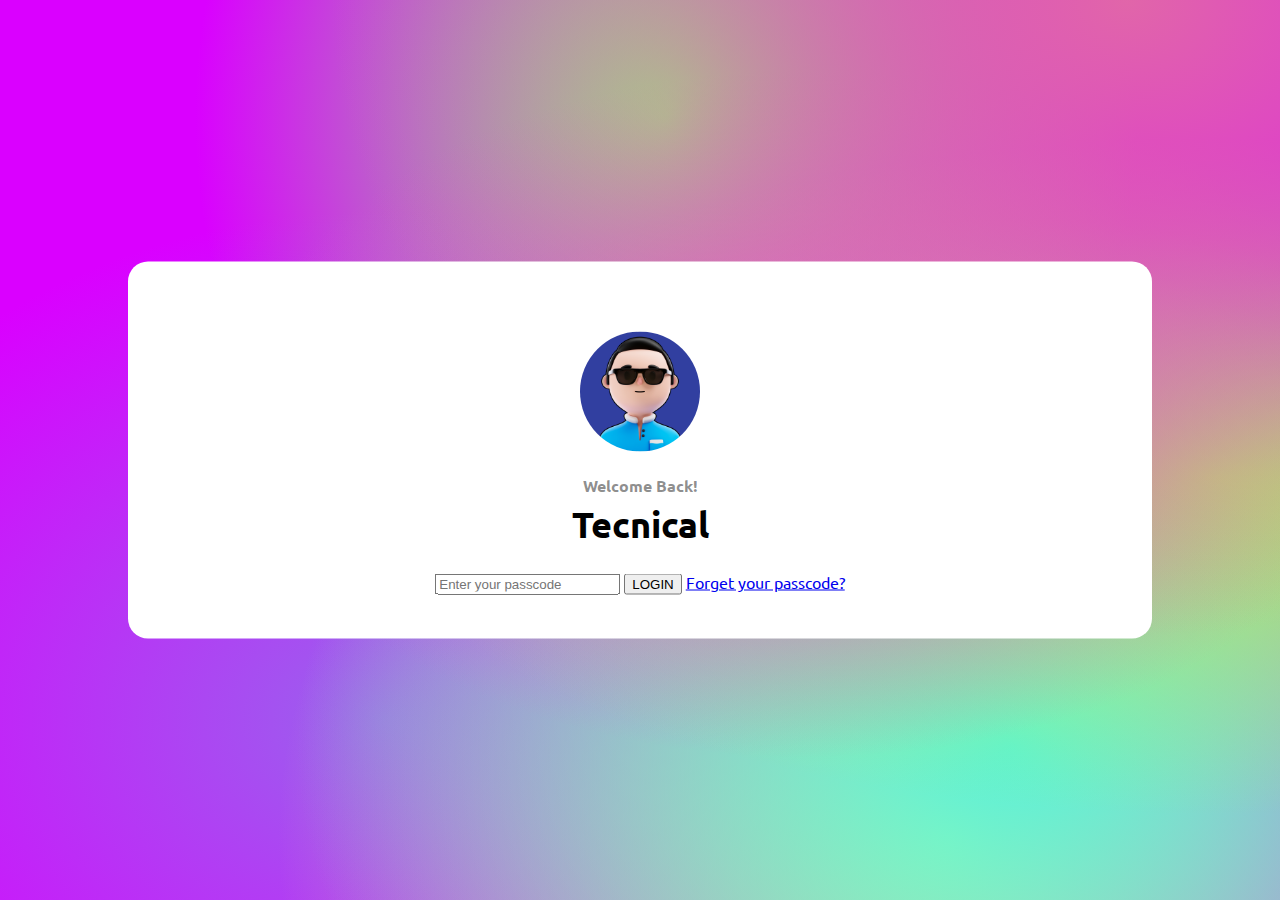
==== index.html @ e3aa52a8 "test" ====
<!DOCTYPE html>
<html lang="en">
<head>

    <meta charset="UTF-8">
    <meta http-equiv="X-UA-Compatible" content="IE=edge">
    <meta name="viewport" content="width=device-width, initial-scale=1.0">
    <link rel="stylesheet" type="text/css" href="style.css">
    <title>Login Page</title>

</head>
<body>

    <div class="login"> 
        <img src="img/bg.jpg" alt="">
        <h3>Welcome Back!</h3>
        <h2>Tecnical</h2>
        <form class="login-form">
            <input type="type-password" placeholder="Enter your passcode">
            <button type="submit">LOGIN</button>
            <a href="#">Forget your passcode?</a>
        </form> 
    </div>
    
</body>
</html>
---- style.css ----
@import url('https://fonts.googleapis.com/css2?family=Ubuntu:wght@300;400;500&display=swap');

*{
    
    box-sizing: border-box;
}

html, body  {
    height: 100%;
    font-family: 'Ubuntu', sans-serif;
}

body   {
    display: flex;
    place-items: center;
    margin: 0;
    padding: 0 24px;
    background-color: #da00ff;
    background-image: radial-gradient(at 88% 0%,
      hsla(327, 67%, 64%, 1) 0px,
      transparent 50%),
    radial-gradient(at 63% 46%, hsla(307, 76%, 61%, 1) 0px, transparent 50%),
    radial-gradient(at 95% 53%, hsla(89, 91%, 67%, 1) 0px, transparent 50%),
    radial-gradient(at 79% 83%, hsla(170, 86%, 65%, 1) 0px, transparent 50%),
    radial-gradient(at 74% 93%, hsla(71, 93%, 75%, 1) 0px, transparent 50%),
    radial-gradient(at 52% 13%, hsla(110, 83%, 72%, 1) 0px, transparent 50%),
    radial-gradient(at 30% 80%, hsla(263, 79%, 66%, 1) 0px, transparent 50%);
    color: #000;
}

.login  {
    position: fixed;
    z-index: 3;
    top: 50%;
    left: 50%;
    translate: -50% -50%;
    width: 80%;
    padding: 70px 30px 44px;
    border-radius: 20px;
    background-color: #fff;
    text-align: center;
}

.login > img    {
    width: 120px;
    aspect-ratio: 1/1;
    object-fit: cover;
    border-radius: 50%;
    margin-bottom: 20px;
}

.login > h2 {
    font-size: 36px;
    margin: 0 0 25px;
}

.login > h3 {
    color: rgba(0, 0, 0, 0.45);
    margin: 0 0 6px;
    font-size: 16px;
}
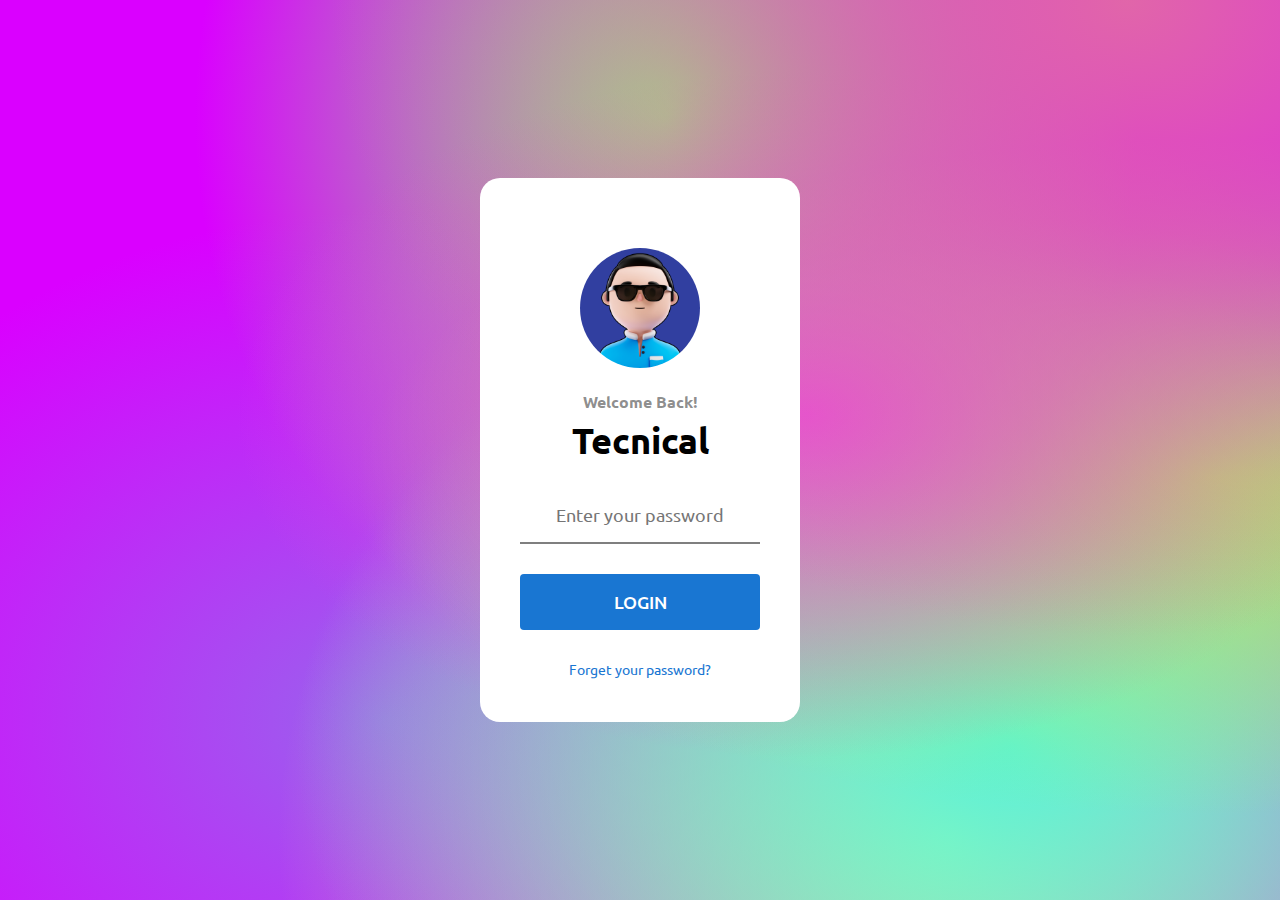
==== commit 1b64a5cd: "final" ====
--- a/index.html
+++ b/index.html
@@ -16,9 +16,9 @@
         <h3>Welcome Back!</h3>
         <h2>Tecnical</h2>
         <form class="login-form">
-            <input type="type-password" placeholder="Enter your passcode">
+            <input type="type-password" placeholder="Enter your password">
             <button type="submit">LOGIN</button>
-            <a href="#">Forget your passcode?</a>
+            <a href="#">Forget your password?</a>
         </form> 
     </div>
     
--- a/style.css
+++ b/style.css
@@ -58,4 +58,74 @@
     color: rgba(0, 0, 0, 0.45);
     margin: 0 0 6px;
     font-size: 16px;
+}
+
+.login > form   {
+    display: grid;
+    gap: 30px;
+    place-items: center;
+    width: 100%;
+    margin: 0;
+}
+
+.login-form > input, .login-form > button {
+    height: 56px;
+    outline: none;
+    padding: 0;
+    font-family: inherit;
+}
+
+.login-form > input {
+    width: 240px;
+    background: transparent;
+    border: 0;
+    border-bottom: 2px solid rgba(0, 0, 0, 0.5);
+    font-size: 18px;
+    padding: 0;
+    text-align: center;
+    transition: all 0.3s ease-in-out;
+}
+
+.login-form > input:hover {
+    border-bottom: 2px solid #303f9f;
+}
+
+.login-form > input:focus {
+    border-bottom: 2px solid #1976d2;
+    box-shadow: 0 1px 0 0 #1976d2;
+}
+
+.login-form > button {
+    width: 240px;
+    background-color: #1976d2;
+    border: 0;
+    border-radius: 4px;
+    color: #fff;
+    font-size: 18px;
+    font-weight: 500;
+    cursor: pointer;
+    transition: all 0.3s ease-in-out;
+}
+
+.login-form > a {
+    color: #1976d2;
+    text-decoration: none;
+    font-size: 14px;
+    transition: all 0.3s ease-in-out;
+}
+
+.login-form > a:hover {
+    color: #303f9f;
+}
+
+@media (width >= 500px) {
+    .body {
+        padding: 0;
+    }
+}
+
+@media (width >= 1200px) {
+    .login {
+        width: 25%;
+    }
 }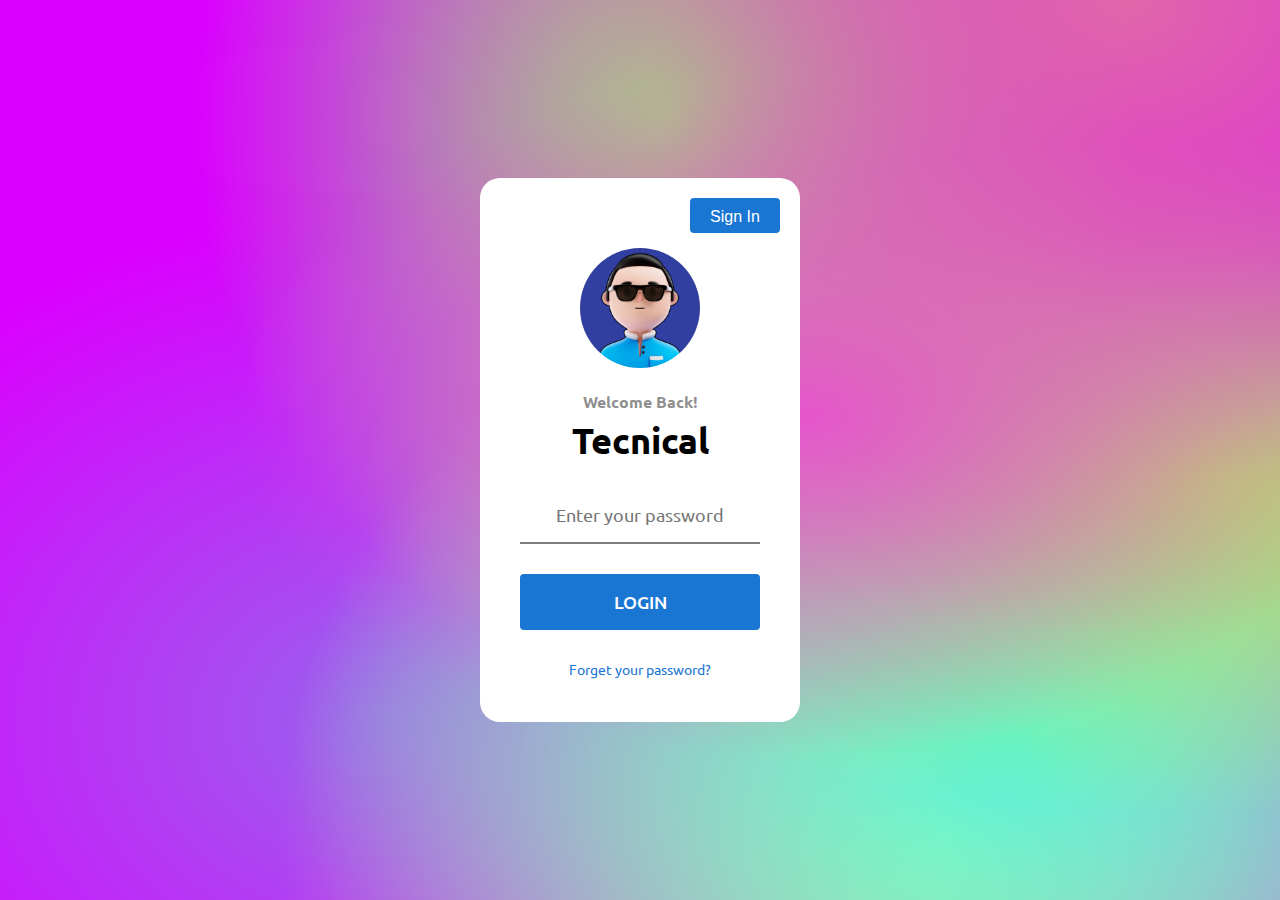
==== commit 5b63dd21: "ss" ====
--- a/index.html
+++ b/index.html
@@ -15,11 +15,12 @@
         <img src="img/bg.jpg" alt="">
         <h3>Welcome Back!</h3>
         <h2>Tecnical</h2>
-        <form class="login-form">
+        <form class="login-form" action="activities.html">
             <input type="type-password" placeholder="Enter your password">
             <button type="submit">LOGIN</button>
             <a href="#">Forget your password?</a>
         </form> 
+        <button class="sign-in-button">Sign In</button>
     </div>
     
 </body>
--- a/style.css
+++ b/style.css
@@ -34,7 +34,7 @@
     top: 50%;
     left: 50%;
     translate: -50% -50%;
-    width: 80%;
+    width: 70%;
     padding: 70px 30px 44px;
     border-radius: 20px;
     background-color: #fff;
@@ -104,14 +104,14 @@
     font-size: 18px;
     font-weight: 500;
     cursor: pointer;
-    transition: all 0.3s ease-in-out;
+    transition: background-color 0.3s ease-in-out;
 }
 
 .login-form > a {
     color: #1976d2;
     text-decoration: none;
     font-size: 14px;
-    transition: all 0.3s ease-in-out;
+    transition: background-color 0.3s ease-in-out;
 }
 
 .login-form > a:hover {
@@ -128,4 +128,56 @@
     .login {
         width: 25%;
     }
-}+}
+
+.sign-in-button {
+    position: absolute;
+    width: 90px;
+    height: 35px;
+    top: 20px;
+    right: 20px;
+    padding: 10px 20px;
+    background-color: #1976d2;
+    color: #fff;
+    border: none;
+    border-radius: 4px;
+    font-size: 16px;
+    cursor: pointer;
+    transition: background-color 0.3s ease-in-out;
+}
+
+.sign-in-button:hover {
+    background-color: #1565c0;
+}
+
+
+/* activities.html */
+
+.body2   {
+    display: flex;
+    place-items: center;
+    margin: 0;
+    padding: 0 24px;
+    background-color: #fff2dd;
+}
+.container {
+    display: flex;
+  }
+  
+  .box {
+    flex: 1;
+    height: 200px;
+    background-color: #ffffff;
+    margin: 10px;
+  }
+
+  .box > img    {
+    width: 200px;
+    aspect-ratio: 1/1;
+    object-fit: cover;
+    border-radius: 30%;
+    margin-bottom: 20px;
+}
+
+
+  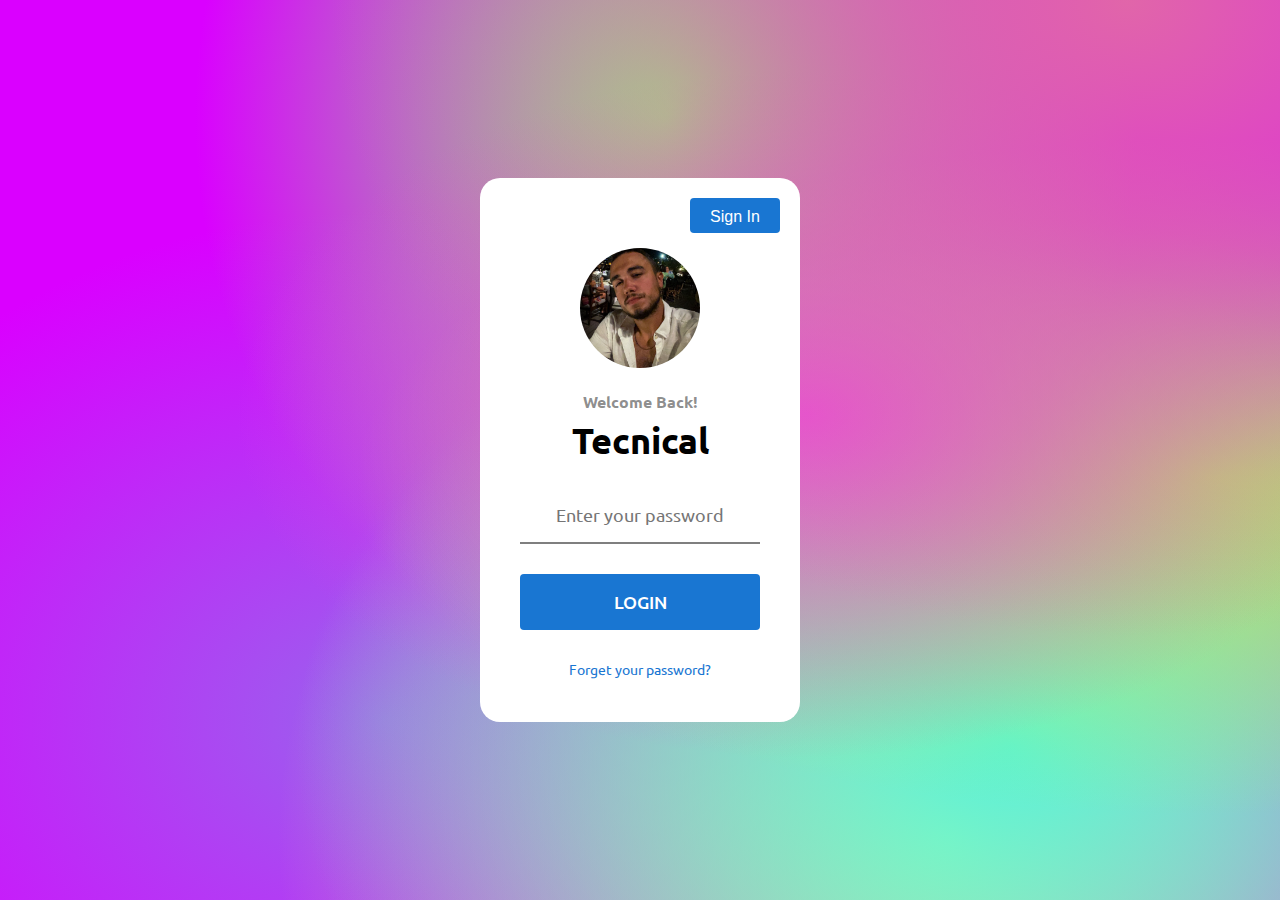
==== commit 804abfe4: "a" ====
--- a/index.html
+++ b/index.html
@@ -12,7 +12,7 @@
 <body>
 
     <div class="login"> 
-        <img src="img/bg.jpg" alt="">
+        <img src="img/bg2.jpg" alt="">
         <h3>Welcome Back!</h3>
         <h2>Tecnical</h2>
         <form class="login-form" action="activities.html">
@@ -20,7 +20,7 @@
             <button type="submit">LOGIN</button>
             <a href="#">Forget your password?</a>
         </form> 
-        <button class="sign-in-button">Sign In</button>
+        <button class="sign-in-button" onclick="location.href='register.html'">Sign In</button>
     </div>
     
 </body>
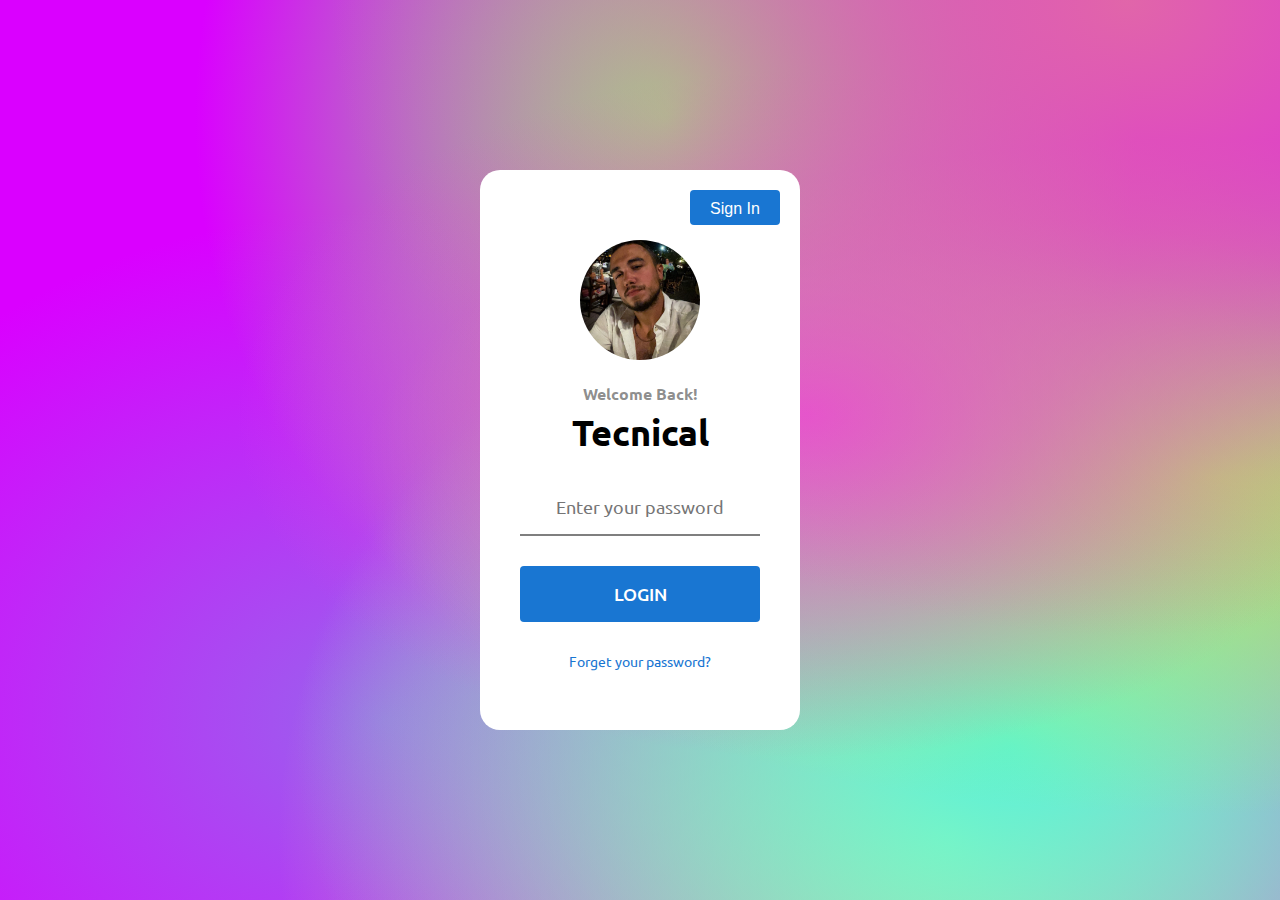
==== commit cd4d3748: "Update index.html" ====
--- a/index.html
+++ b/index.html
@@ -7,7 +7,7 @@
     <meta name="viewport" content="width=device-width, initial-scale=1.0">
     <link rel="stylesheet" type="text/css" href="style.css">
     <title>Login Page</title>
-
+      
 </head>
 <body>
 
@@ -17,10 +17,11 @@
         <h2>Tecnical</h2>
         <form class="login-form" action="activities.html">
             <input type="type-password" placeholder="Enter your password">
-            <button type="submit">LOGIN</button>
+            <button onclick="password()">LOGIN</button>
             <a href="#">Forget your password?</a>
         </form> 
         <button class="sign-in-button" onclick="location.href='register.html'">Sign In</button>
+        <p id="error-message"></p>
     </div>
     
 </body>
